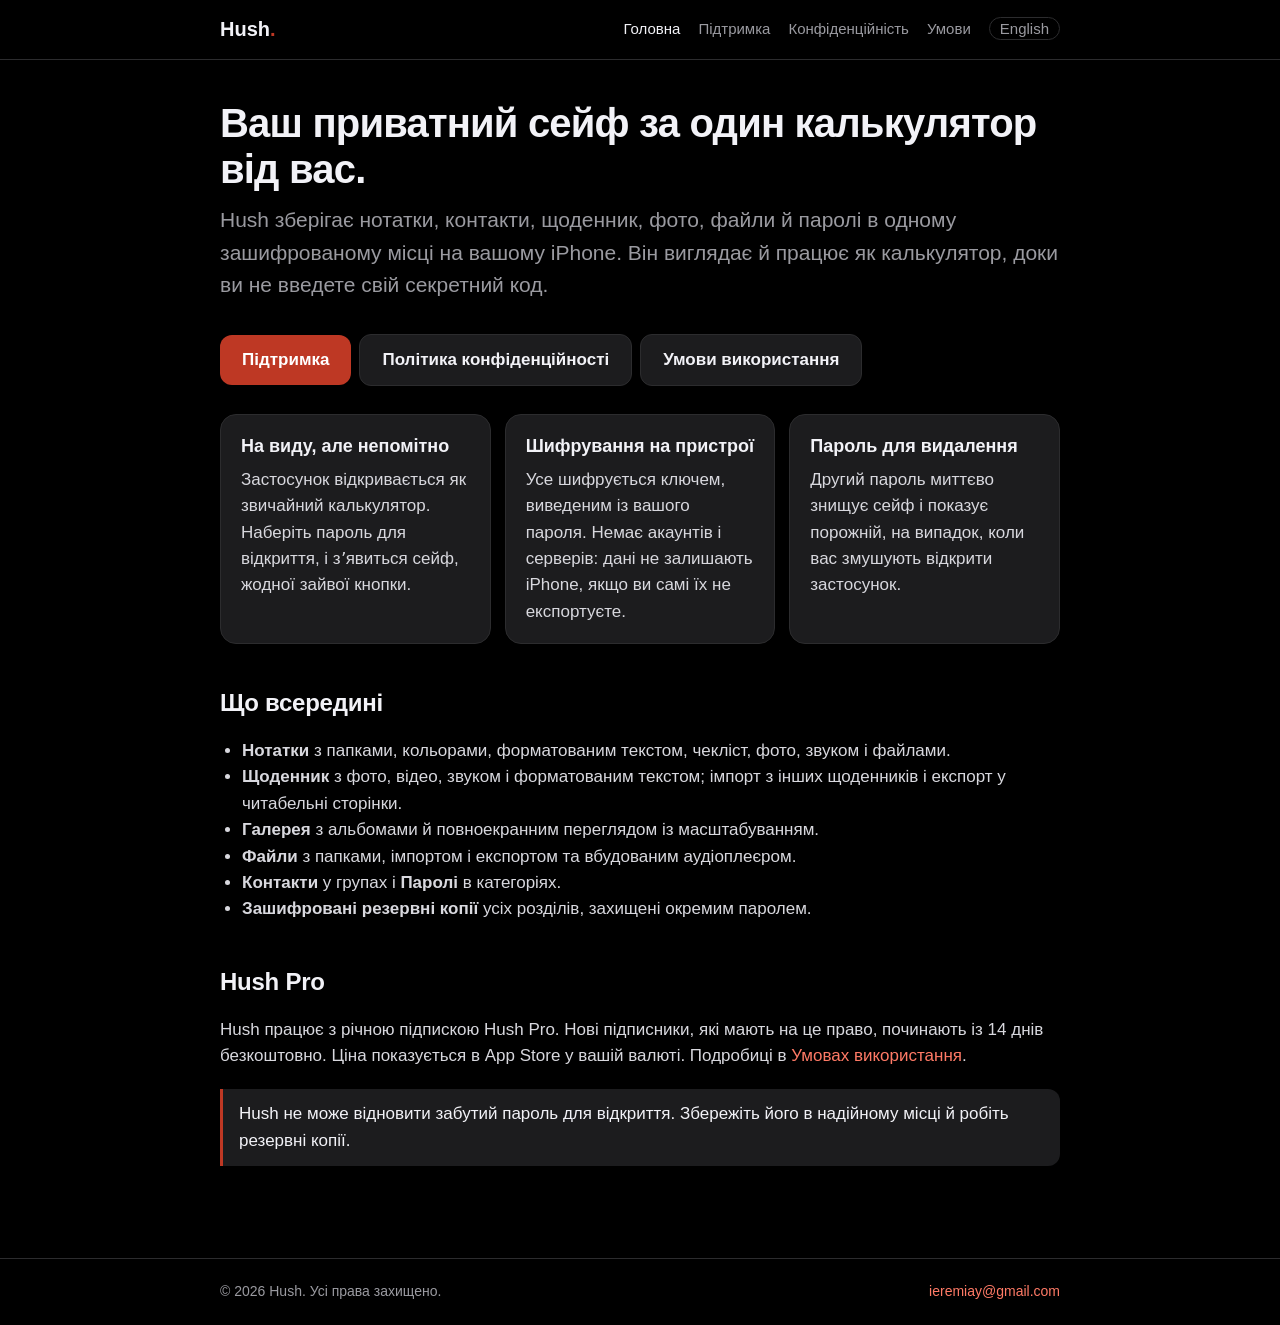
==== uk/index.html @ 51cfd653 "Hush website: home, support, privacy, terms (EN/UK) Co-Authored-By: Claude Sonnet 5.5 <noreply@anthr" ====
<!doctype html>
<html lang="uk">
<head>
<meta charset="utf-8">
<meta name="viewport" content="width=device-width, initial-scale=1">
<title>Hush — Hush</title>
<meta name="description" content="Hush — Hush">
<link rel="stylesheet" href="../style.css">
</head>
<body>
<header class="site"><div class="bar">
<a class="brand" href="index.html">Hush<span>.</span></a>
<nav><a href="index.html" class="active">Головна</a><a href="support.html">Підтримка</a><a href="privacy.html">Конфіденційність</a><a href="terms.html">Умови</a><a class="lang" href="../" hreflang="en">English</a></nav>
</div></header>
<main>

<h1>Ваш приватний сейф за один калькулятор від вас.</h1>
<p class="lead">Hush зберігає нотатки, контакти, щоденник, фото, файли й паролі в одному зашифрованому місці на вашому iPhone. Він виглядає й працює як калькулятор, доки ви не введете свій секретний код.</p>
<p><a class="btn" href="support.html">Підтримка</a><a class="btn secondary" href="privacy.html">Політика конфіденційності</a><a class="btn secondary" href="terms.html">Умови використання</a></p>
<div class="grid">
<div class="card"><h3>На виду, але непомітно</h3><p>Застосунок відкривається як звичайний калькулятор. Наберіть пароль для відкриття, і зʼявиться сейф, жодної зайвої кнопки.</p></div>
<div class="card"><h3>Шифрування на пристрої</h3><p>Усе шифрується ключем, виведеним із вашого пароля. Немає акаунтів і серверів: дані не залишають iPhone, якщо ви самі їх не експортуєте.</p></div>
<div class="card"><h3>Пароль для видалення</h3><p>Другий пароль миттєво знищує сейф і показує порожній, на випадок, коли вас змушують відкрити застосунок.</p></div>
</div>
<h2>Що всередині</h2>
<ul>
<li><b>Нотатки</b> з папками, кольорами, форматованим текстом, чекліст, фото, звуком і файлами.</li>
<li><b>Щоденник</b> з фото, відео, звуком і форматованим текстом; імпорт з інших щоденників і експорт у читабельні сторінки.</li>
<li><b>Галерея</b> з альбомами й повноекранним переглядом із масштабуванням.</li>
<li><b>Файли</b> з папками, імпортом і експортом та вбудованим аудіоплеєром.</li>
<li><b>Контакти</b> у групах і <b>Паролі</b> в категоріях.</li>
<li><b>Зашифровані резервні копії</b> усіх розділів, захищені окремим паролем.</li>
</ul>
<h2>Hush Pro</h2>
<p>Hush працює з річною підпискою Hush Pro. Нові підписники, які мають на це право, починають із 14 днів безкоштовно. Ціна показується в App Store у вашій валюті. Подробиці в <a href="terms.html#subscription">Умовах використання</a>.</p>
<div class="note">Hush не може відновити забутий пароль для відкриття. Збережіть його в надійному місці й робіть резервні копії.</div>

</main>
<footer><div class="bar"><span>© 2026 Hush. Усі права захищено.</span><span><a href="mailto:ieremiay@gmail.com">ieremiay@gmail.com</a></span></div></footer>
</body>
</html>
---- style.css ----
:root {
  --bg: #000;
  --card: #1c1c1e;
  --text: #f2f2f7;
  --muted: #9a9aa0;
  --accent: #be3824;
  --line: #2c2c2e;
}
* { box-sizing: border-box; }
html { -webkit-text-size-adjust: 100%; }
body {
  margin: 0;
  background: var(--bg);
  color: var(--text);
  font: 17px/1.55 -apple-system, BlinkMacSystemFont, "SF Pro Text", "Segoe UI", Roboto, Helvetica, Arial, sans-serif;
}
a { color: #ff7a66; text-decoration: none; }
a:hover { text-decoration: underline; }
header.site {
  border-bottom: 1px solid var(--line);
  position: sticky; top: 0; background: rgba(0,0,0,.85);
  backdrop-filter: blur(12px); -webkit-backdrop-filter: blur(12px);
}
.bar {
  max-width: 880px; margin: 0 auto; padding: 14px 20px;
  display: flex; align-items: center; justify-content: space-between; gap: 16px; flex-wrap: wrap;
}
.brand { font-weight: 700; font-size: 20px; color: var(--text); }
.brand span { color: var(--accent); }
nav a { margin-left: 18px; color: var(--muted); font-size: 15px; }
nav a.active, nav a:hover { color: var(--text); text-decoration: none; }
nav .lang { border: 1px solid var(--line); border-radius: 999px; padding: 2px 10px; }
main { max-width: 880px; margin: 0 auto; padding: 40px 20px 72px; }
h1 { font-size: 40px; line-height: 1.15; margin: 0 0 12px; letter-spacing: -.02em; }
h2 { font-size: 24px; margin: 40px 0 10px; letter-spacing: -.01em; }
h3 { font-size: 18px; margin: 24px 0 6px; }
p, li { color: #d8d8de; }
ul { padding-left: 22px; }
.lead { font-size: 21px; color: var(--muted); margin: 0 0 28px; }
.updated { color: var(--muted); font-size: 14px; margin: 0 0 24px; }
.grid { display: grid; grid-template-columns: repeat(auto-fit, minmax(240px, 1fr)); gap: 14px; margin: 24px 0; }
.card { background: var(--card); border: 1px solid var(--line); border-radius: 16px; padding: 18px 20px; }
.card h3 { margin-top: 0; }
.card p { margin: 0; }
.btn {
  display: inline-block; background: var(--accent); color: #fff; border-radius: 12px;
  padding: 12px 22px; font-weight: 600; margin: 4px 8px 4px 0;
}
.btn.secondary { background: var(--card); border: 1px solid var(--line); color: var(--text); }
.btn:hover { text-decoration: none; filter: brightness(1.1); }
details { background: var(--card); border: 1px solid var(--line); border-radius: 14px; padding: 14px 18px; margin: 10px 0; }
summary { cursor: pointer; font-weight: 600; }
details p { margin: 10px 0 0; }
footer { border-top: 1px solid var(--line); color: var(--muted); font-size: 14px; }
footer .bar { padding: 22px 20px; }
.note { border-left: 3px solid var(--accent); background: var(--card); padding: 12px 16px; border-radius: 0 12px 12px 0; margin: 20px 0; }
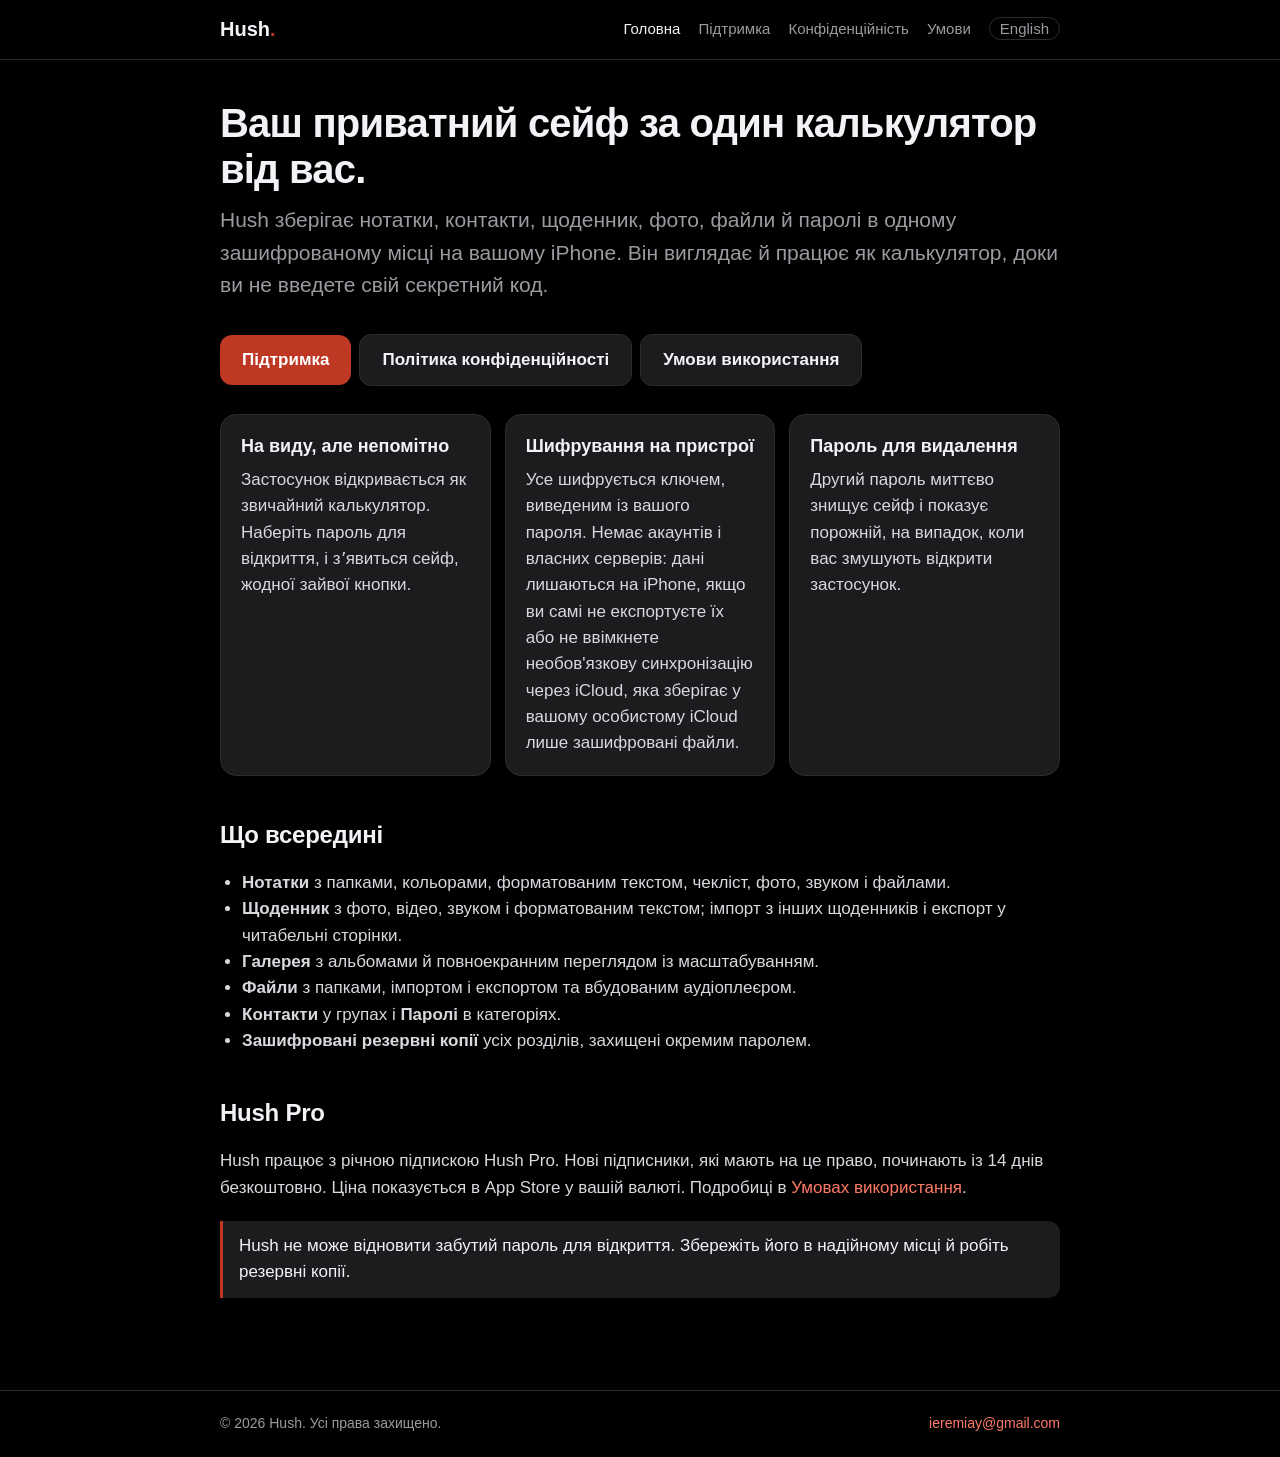
==== commit e696db91: "Describe optional iCloud sync in the privacy policy, FAQ and home page Co-Authored-By: Claude Sonnet" ====
--- a/uk/index.html
+++ b/uk/index.html
@@ -19,7 +19,7 @@
 <p><a class="btn" href="support.html">Підтримка</a><a class="btn secondary" href="privacy.html">Політика конфіденційності</a><a class="btn secondary" href="terms.html">Умови використання</a></p>
 <div class="grid">
 <div class="card"><h3>На виду, але непомітно</h3><p>Застосунок відкривається як звичайний калькулятор. Наберіть пароль для відкриття, і зʼявиться сейф, жодної зайвої кнопки.</p></div>
-<div class="card"><h3>Шифрування на пристрої</h3><p>Усе шифрується ключем, виведеним із вашого пароля. Немає акаунтів і серверів: дані не залишають iPhone, якщо ви самі їх не експортуєте.</p></div>
+<div class="card"><h3>Шифрування на пристрої</h3><p>Усе шифрується ключем, виведеним із вашого пароля. Немає акаунтів і власних серверів: дані лишаються на iPhone, якщо ви самі не експортуєте їх або не ввімкнете необов'язкову синхронізацію через iCloud, яка зберігає у вашому особистому iCloud лише зашифровані файли.</p></div>
 <div class="card"><h3>Пароль для видалення</h3><p>Другий пароль миттєво знищує сейф і показує порожній, на випадок, коли вас змушують відкрити застосунок.</p></div>
 </div>
 <h2>Що всередині</h2>
